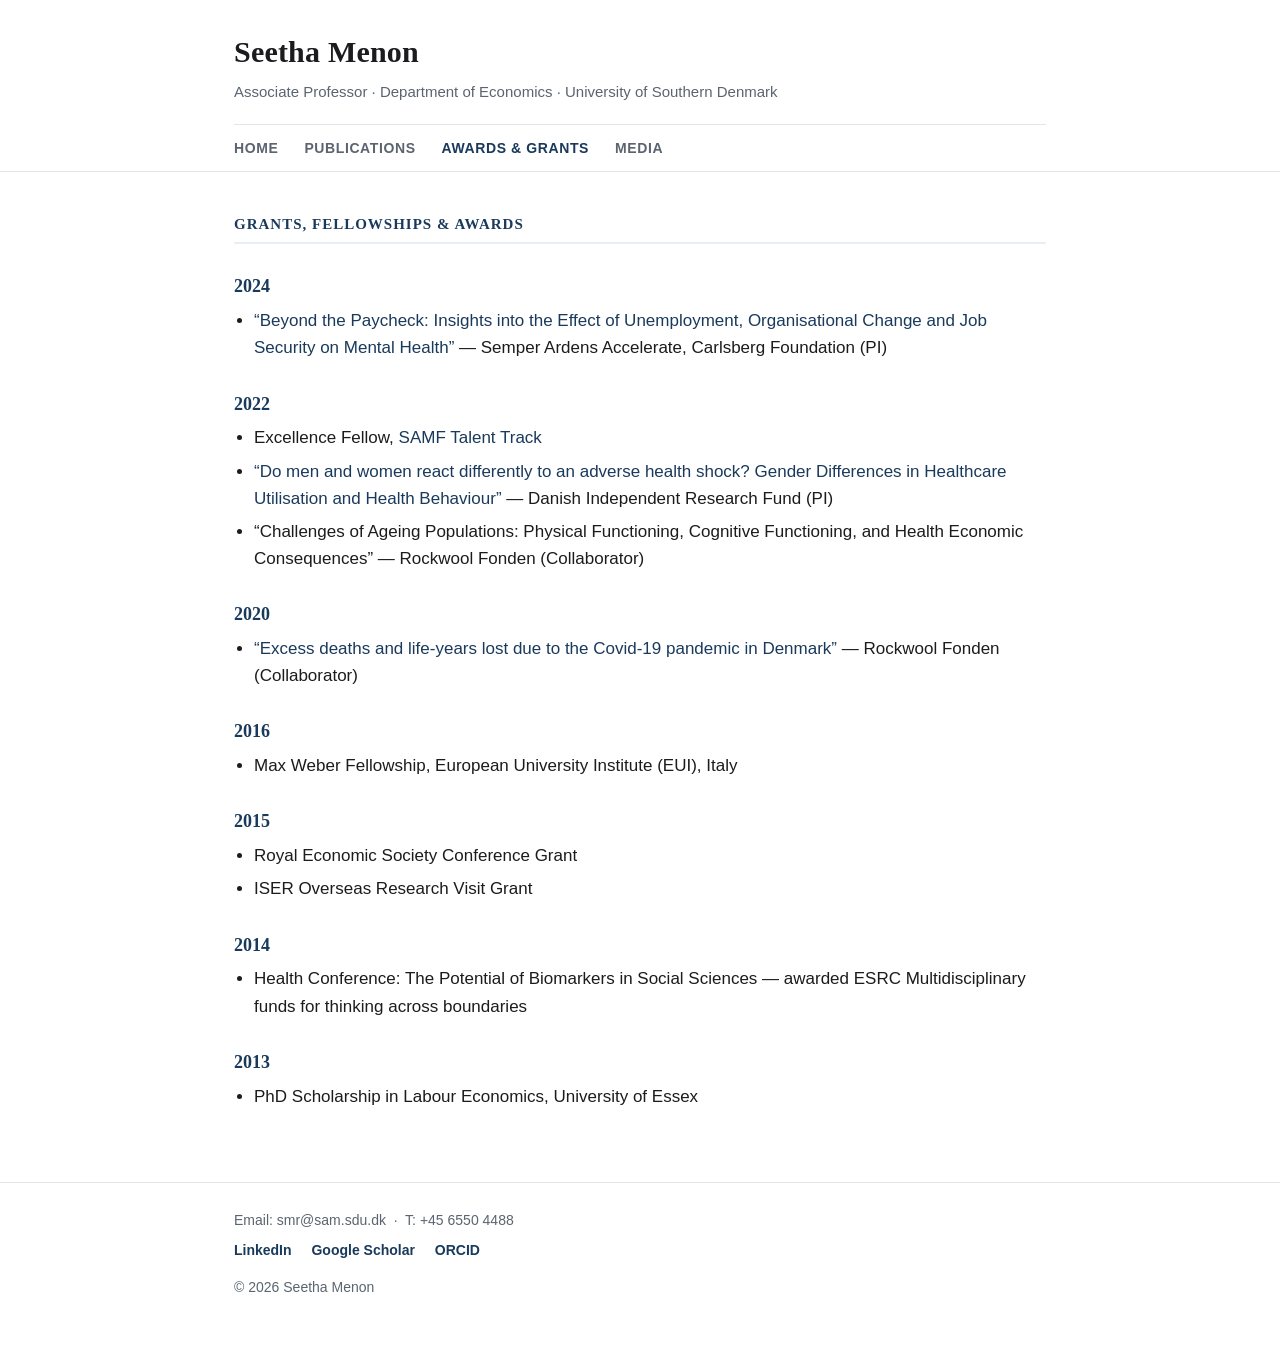
==== awards.html @ b16bc691 "Add files via upload" ====
<!DOCTYPE html>
<html lang="en">
<head>
<meta charset="utf-8">
<meta name="viewport" content="width=device-width, initial-scale=1">
<title>Awards &amp; Grants — Seetha Menon</title>
<meta name="description" content="Grants, fellowships and awards held by Seetha Menon, including Carlsberg Foundation, Danish Independent Research Fund, and the Max Weber Fellowship.">
<link rel="stylesheet" href="style.css">
</head>
<body>
<header class="site-header">
  <div class="wrap">
    <h1 class="name">Seetha Menon</h1>
    <p class="role">Associate Professor · Department of Economics · University of Southern Denmark</p>
    <nav class="main">
      <a href="index.html">Home</a>
      <a href="publications.html">Publications</a>
      <a href="awards.html" class="active">Awards &amp; Grants</a>
      <a href="media.html">Media</a>
    </nav>
  </div>
</header>

<main>
  <div class="wrap">
    <h2 class="section">Grants, Fellowships &amp; Awards</h2>

    <div class="year">
      <h3>2024</h3>
      <ul>
        <li><a href="https://www.carlsbergfondet.dk/en/what-we-have-funded/CF23-0987">“Beyond the Paycheck: Insights into the Effect of Unemployment, Organisational Change and Job Security on Mental Health”</a> — Semper Ardens Accelerate, Carlsberg Foundation (PI)</li>
      </ul>
    </div>

    <div class="year">
      <h3>2022</h3>
      <ul>
        <li>Excellence Fellow, <a href="https://www.sdu.dk/en/om_sdu/fakulteterne/samfundsvidenskab/sam_nyhedsliste/talent-track-2022">SAMF Talent Track</a></li>
        <li><a href="https://dff.dk/forskningsprojekter">“Do men and women react differently to an adverse health shock? Gender Differences in Healthcare Utilisation and Health Behaviour”</a> — Danish Independent Research Fund (PI)</li>
        <li>“Challenges of Ageing Populations: Physical Functioning, Cognitive Functioning, and Health Economic Consequences” — Rockwool Fonden (Collaborator)</li>
      </ul>
    </div>

    <div class="year">
      <h3>2020</h3>
      <ul>
        <li><a href="https://www.sdu.dk/en/forskning/forskningsenheder/samf/cpop/excessdeath">“Excess deaths and life-years lost due to the Covid-19 pandemic in Denmark”</a> — Rockwool Fonden (Collaborator)</li>
      </ul>
    </div>

    <div class="year">
      <h3>2016</h3>
      <ul>
        <li>Max Weber Fellowship, European University Institute (EUI), Italy</li>
      </ul>
    </div>

    <div class="year">
      <h3>2015</h3>
      <ul>
        <li>Royal Economic Society Conference Grant</li>
        <li>ISER Overseas Research Visit Grant</li>
      </ul>
    </div>

    <div class="year">
      <h3>2014</h3>
      <ul>
        <li>Health Conference: The Potential of Biomarkers in Social Sciences — awarded ESRC Multidisciplinary funds for thinking across boundaries</li>
      </ul>
    </div>

    <div class="year">
      <h3>2013</h3>
      <ul>
        <li>PhD Scholarship in Labour Economics, University of Essex</li>
      </ul>
    </div>

  </div>
</main>

<footer>
  <div class="wrap">
    <div class="contact">
      Email: <a href="mailto:smr@sam.sdu.dk">smr@sam.sdu.dk</a> &nbsp;·&nbsp; T: +45 6550 4488
    </div>
    <div class="social">
      <a href="https://www.linkedin.com/in/seethamenon/">LinkedIn</a>
      <a href="https://scholar.google.com/citations?user=pC0RqGoAAAAJ">Google Scholar</a>
      <a href="https://orcid.org/0000-0002-5981-985X">ORCID</a>
    </div>
    <p>© <span id="yr"></span> Seetha Menon</p>
  </div>
  <script>document.getElementById('yr').textContent = new Date().getFullYear();</script>
</footer>
</body>
</html>
---- style.css ----
/* Seetha Menon — academic site
   Single shared stylesheet. Edit colours in :root below. */

:root {
  --ink: #1c1c1e;
  --muted: #5b6470;
  --accent: #1a3a5c;       /* deep navy */
  --accent-soft: #e9eef3;
  --rule: #e2e5ea;
  --bg: #ffffff;
  --max: 860px;
}

* { box-sizing: border-box; }

html { -webkit-text-size-adjust: 100%; }

body {
  margin: 0;
  background: var(--bg);
  color: var(--ink);
  font-family: -apple-system, BlinkMacSystemFont, "Segoe UI", Roboto, Helvetica, Arial, sans-serif;
  font-size: 17px;
  line-height: 1.6;
}

a { color: var(--accent); text-decoration: none; }
a:hover { text-decoration: underline; }

.wrap { max-width: var(--max); margin: 0 auto; padding: 0 24px; }

/* Header / nav */
.site-header {
  border-bottom: 1px solid var(--rule);
  padding: 28px 0 0;
}
.site-header .name {
  font-family: Georgia, "Times New Roman", serif;
  font-size: 30px;
  font-weight: 600;
  letter-spacing: 0.2px;
  margin: 0;
}
.site-header .role {
  color: var(--muted);
  font-size: 15px;
  margin: 4px 0 0;
}
nav.main {
  display: flex;
  gap: 26px;
  margin-top: 20px;
  border-top: 1px solid var(--rule);
  padding: 12px 0;
  flex-wrap: wrap;
}
nav.main a {
  color: var(--muted);
  font-size: 14px;
  letter-spacing: 0.6px;
  text-transform: uppercase;
  font-weight: 600;
}
nav.main a.active, nav.main a:hover { color: var(--accent); text-decoration: none; }

/* Layout */
main { padding: 40px 0 64px; }

/* Home hero */
.hero { display: flex; gap: 34px; align-items: flex-start; }
.hero .photo {
  flex: 0 0 190px;
  width: 190px;
  height: 250px;
  object-fit: cover;
  object-position: 50% 18%;   /* frame head + upper body, not the centre */
  border-radius: 6px;
  background: var(--accent-soft);
  border: 1px solid var(--rule);
}
.hero .intro { flex: 1 1 auto; }
.hero p:first-child { margin-top: 0; }

.btnrow { margin: 22px 0 4px; display: flex; gap: 12px; flex-wrap: wrap; }
.btn {
  display: inline-block;
  background: var(--accent);
  color: #fff;
  padding: 9px 18px;
  border-radius: 5px;
  font-size: 14px;
  font-weight: 600;
  letter-spacing: 0.4px;
}
.btn:hover { background: #15304c; text-decoration: none; }
.btn.ghost { background: transparent; color: var(--accent); border: 1px solid var(--accent); }
.btn.ghost:hover { background: var(--accent-soft); }

/* Section headings */
h2.section {
  font-family: Georgia, serif;
  font-size: 15px;
  text-transform: uppercase;
  letter-spacing: 1px;
  color: var(--accent);
  border-bottom: 2px solid var(--accent-soft);
  padding-bottom: 6px;
  margin: 0 0 22px;
}

/* Publications */
.pub { padding: 18px 0; border-bottom: 1px solid var(--rule); }
.pub:last-child { border-bottom: 0; }
.pub .title { font-weight: 600; }
.pub .meta { color: var(--muted); font-size: 15px; margin-top: 2px; }
.pub .venue { font-style: italic; }
.pub .links { margin-top: 8px; font-size: 14px; }
.pub .links a { margin-right: 16px; }
.pub details { margin-top: 8px; }
.pub summary {
  cursor: pointer; color: var(--accent); font-size: 14px; font-weight: 600;
}
.pub details p { font-size: 15px; color: #33373d; margin: 10px 0 0; }
.tag {
  display: inline-block; font-size: 11px; font-weight: 700; letter-spacing: 0.5px;
  text-transform: uppercase; color: var(--accent); background: var(--accent-soft);
  padding: 2px 8px; border-radius: 3px; margin-left: 8px; vertical-align: middle;
}

/* Awards / timeline */
.year { margin: 28px 0 8px; }
.year h3 {
  font-family: Georgia, serif; color: var(--accent); font-size: 18px; margin: 0 0 6px;
}
.year ul { margin: 0; padding-left: 20px; }
.year li { margin: 6px 0; }

/* Media */
.media-item { padding: 16px 0; border-bottom: 1px solid var(--rule); }
.media-item:last-child { border-bottom: 0; }
.media-item .date { color: var(--muted); font-size: 14px; }
.media-item .headline { font-weight: 600; margin: 2px 0 4px; }
.outlets { margin-top: 6px; font-size: 14px; }
.outlets a { margin-right: 16px; }

/* Footer */
footer {
  border-top: 1px solid var(--rule);
  padding: 26px 0 48px;
  color: var(--muted);
  font-size: 14px;
}
footer .contact a { color: var(--muted); }
footer .social { margin-top: 8px; }
footer .social a { margin-right: 16px; font-weight: 600; }

@media (max-width: 620px) {
  .hero { flex-direction: column; }
  .hero .photo { width: 160px; height: 210px; }
  body { font-size: 16px; }
}
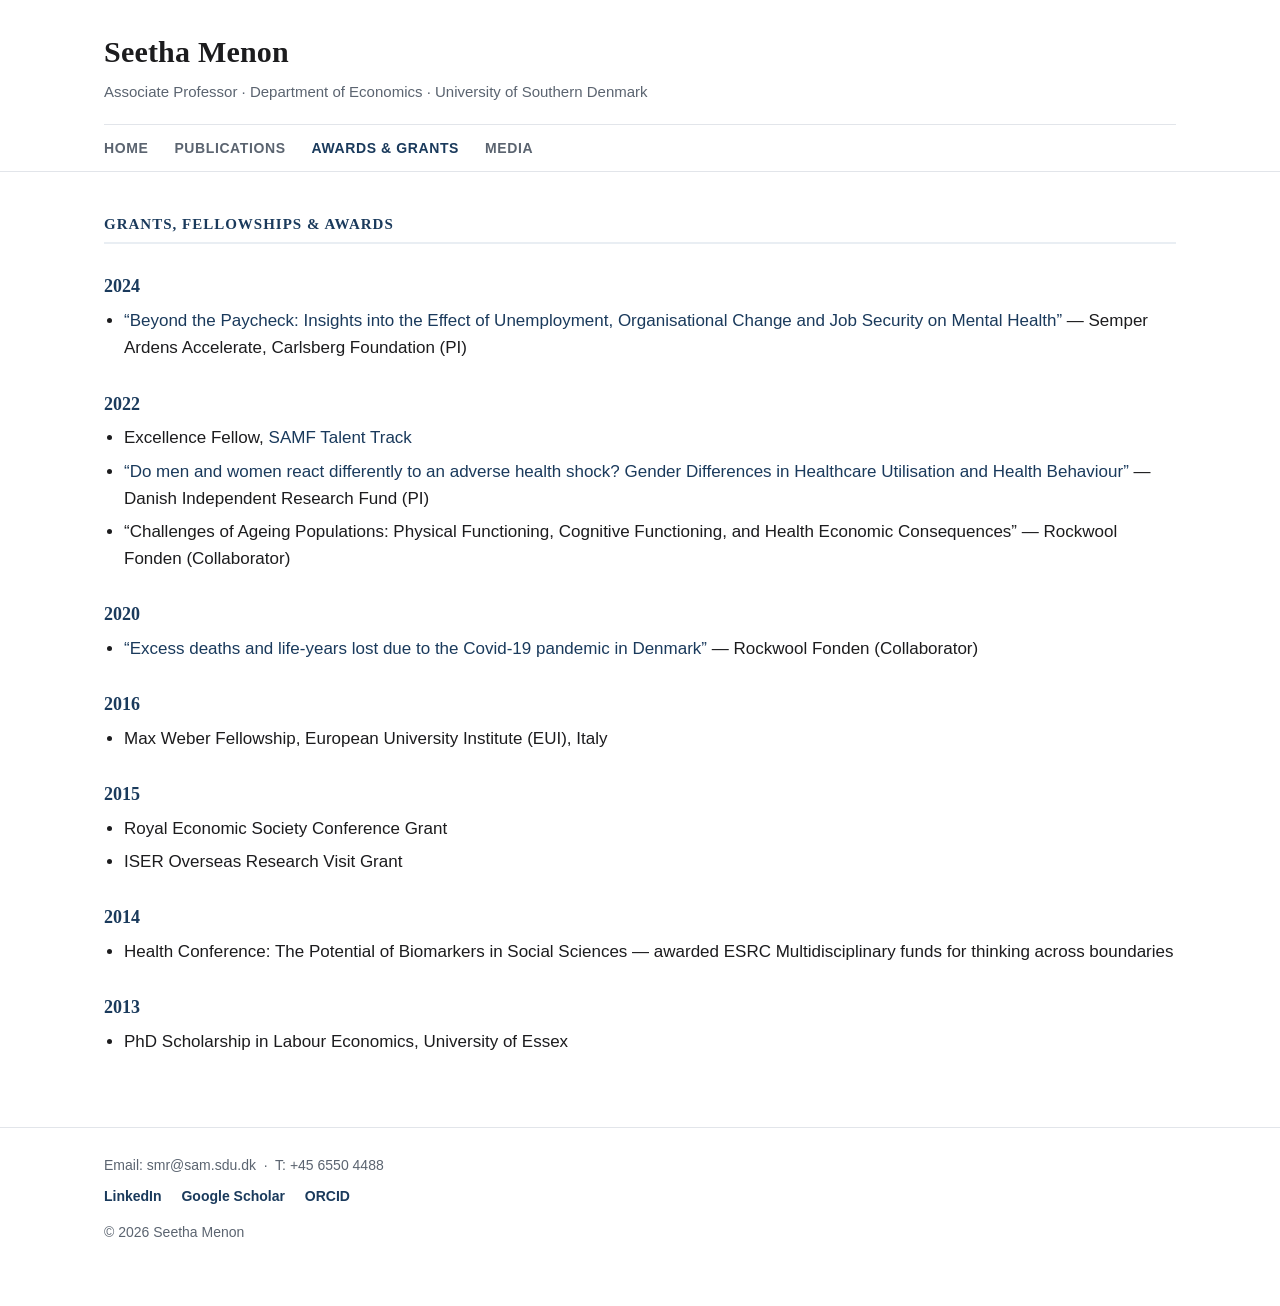
==== commit 96daa93a: "Add files via upload" ====
--- a/awards.html
+++ b/awards.html
@@ -6,6 +6,22 @@
 <title>Awards &amp; Grants — Seetha Menon</title>
 <meta name="description" content="Grants, fellowships and awards held by Seetha Menon, including Carlsberg Foundation, Danish Independent Research Fund, and the Max Weber Fellowship.">
 <link rel="stylesheet" href="style.css">
+<link rel="icon" href="assets/favicon.ico" sizes="any">
+<link rel="icon" type="image/png" href="assets/favicon-32.png" sizes="32x32">
+<link rel="apple-touch-icon" href="assets/apple-touch-icon.png">
+<link rel="canonical" href="https://seetha-menon.com/awards.html">
+<meta property="og:type" content="website">
+<meta property="og:site_name" content="Seetha Menon">
+<meta property="og:title" content="Awards &amp; Grants — Seetha Menon">
+<meta property="og:description" content="Grants, fellowships and awards held by Seetha Menon, including Carlsberg Foundation, Danish Independent Research Fund, and the Max Weber Fellowship.">
+<meta property="og:url" content="https://seetha-menon.com/awards.html">
+<meta property="og:image" content="https://seetha-menon.com/assets/og-image.jpg">
+<meta property="og:image:width" content="1200">
+<meta property="og:image:height" content="630">
+<meta name="twitter:card" content="summary_large_image">
+<meta name="twitter:title" content="Awards &amp; Grants — Seetha Menon">
+<meta name="twitter:description" content="Grants, fellowships and awards held by Seetha Menon, including Carlsberg Foundation, Danish Independent Research Fund, and the Max Weber Fellowship.">
+<meta name="twitter:image" content="https://seetha-menon.com/assets/og-image.jpg">
 </head>
 <body>
 <header class="site-header">
--- a/style.css
+++ b/style.css
@@ -8,7 +8,7 @@
   --accent-soft: #e9eef3;
   --rule: #e2e5ea;
   --bg: #ffffff;
-  --max: 860px;
+  --max: 1120px;
 }
 
 * { box-sizing: border-box; }
@@ -69,16 +69,16 @@
 /* Home hero */
 .hero { display: flex; gap: 34px; align-items: flex-start; }
 .hero .photo {
-  flex: 0 0 190px;
-  width: 190px;
-  height: 250px;
+  flex: 0 0 300px;
+  width: 300px;
+  height: 394px;
   object-fit: cover;
   object-position: 50% 18%;   /* frame head + upper body, not the centre */
   border-radius: 6px;
   background: var(--accent-soft);
   border: 1px solid var(--rule);
 }
-.hero .intro { flex: 1 1 auto; }
+.hero .intro { flex: 1 1 auto; text-align: justify; }
 .hero p:first-child { margin-top: 0; }
 
 .btnrow { margin: 22px 0 4px; display: flex; gap: 12px; flex-wrap: wrap; }
@@ -136,12 +136,33 @@
 .year li { margin: 6px 0; }
 
 /* Media */
-.media-item { padding: 16px 0; border-bottom: 1px solid var(--rule); }
+.media-item {
+  display: flex;
+  gap: 20px;
+  align-items: flex-start;
+  padding: 18px 0;
+  border-bottom: 1px solid var(--rule);
+}
 .media-item:last-child { border-bottom: 0; }
+.media-item .thumb {
+  flex: 0 0 170px;
+  width: 170px;
+  height: 113px;
+  object-fit: cover;
+  border-radius: 5px;
+  border: 1px solid var(--rule);
+  background: var(--accent-soft);
+}
+.media-item .body { flex: 1 1 auto; }
 .media-item .date { color: var(--muted); font-size: 14px; }
 .media-item .headline { font-weight: 600; margin: 2px 0 4px; }
 .outlets { margin-top: 6px; font-size: 14px; }
 .outlets a { margin-right: 16px; }
+
+@media (max-width: 560px) {
+  .media-item { flex-direction: column; gap: 10px; }
+  .media-item .thumb { width: 100%; height: 180px; flex-basis: auto; }
+}
 
 /* Footer */
 footer {
@@ -156,6 +177,6 @@
 
 @media (max-width: 620px) {
   .hero { flex-direction: column; }
-  .hero .photo { width: 160px; height: 210px; }
+  .hero .photo { width: 200px; height: 262px; }
   body { font-size: 16px; }
 }
